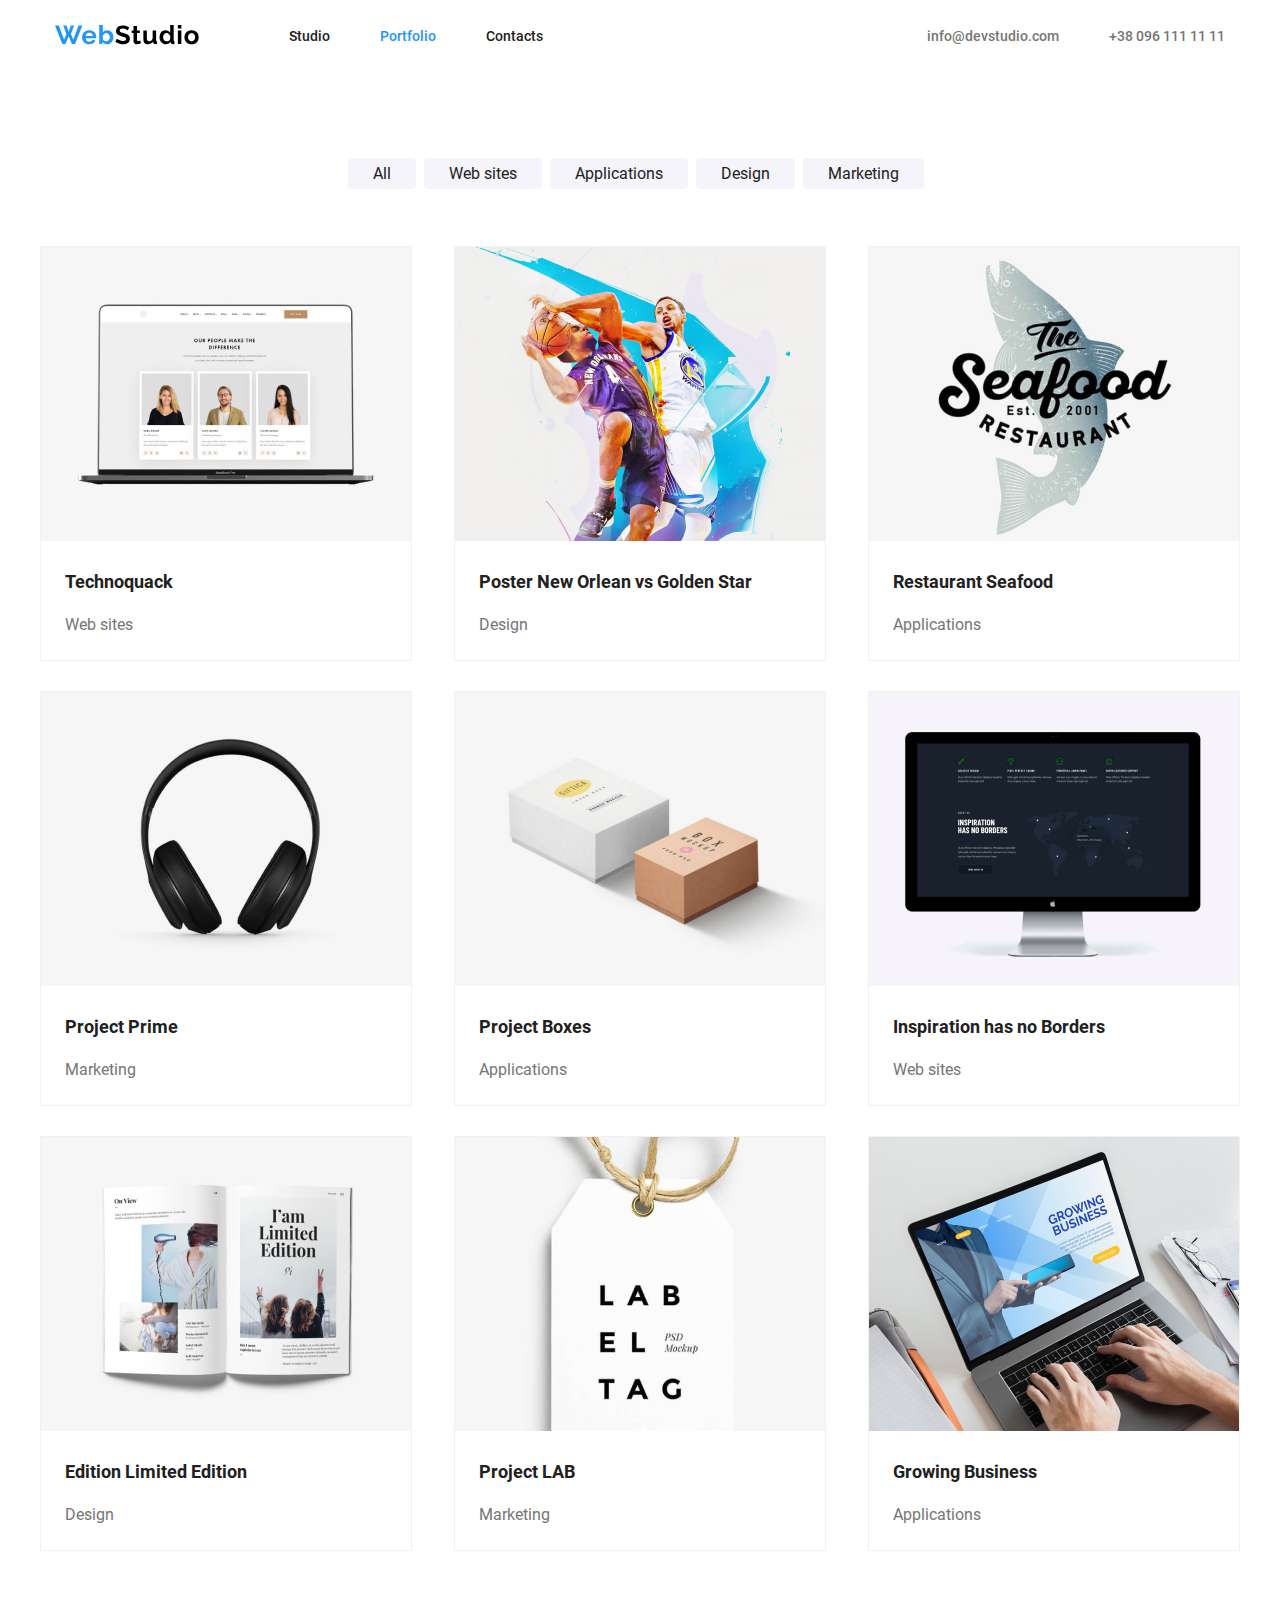
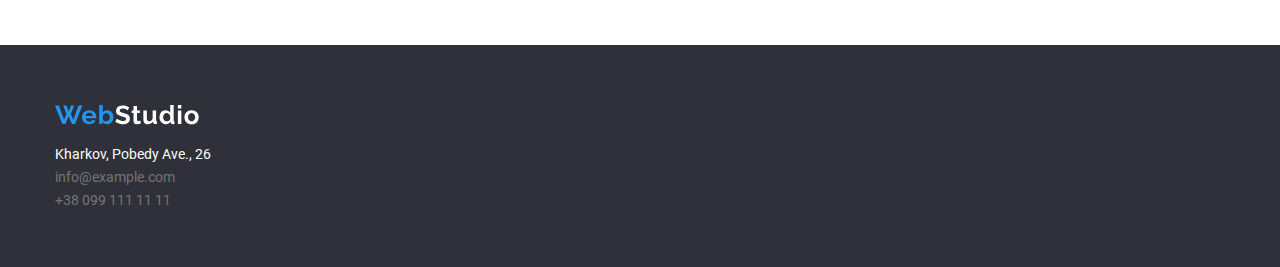
==== portfolio.html @ ea7cc514 "first init" ====
<!DOCTYPE html>
<html lang="en">
<head>
  <meta charset="UTF-8">
  <meta name="viewport" content="width=device-width, initial-scale=1.0">
    <link rel="stylesheet" type="text/css" href="css/reset.css" />
    <link rel="stylesheet" type="text/css" href="css/style.css" />
  <title>Document</title>
</head>
<body>

  <header class="header">
    <div class="container header-container">
      <a href="index.html" class="header-logo">
        <img src="images/logo.svg" alt="WebStudio" width="144" height="20">
      </a>
      <ul class="header-list">
        <li class="header-item"><a href="index.html" >Studio</a></li>
        <li class="header-item"><a href="portfolio.html" class="active">Portfolio</a></li>
        <li class="header-item"><a href="#">Contacts</a></li>
      </ul>
      <a href="mailto:info@devstudio.com" class="header-email">info@devstudio.com</a>
      <a href="tel:+380961111111" class="header-phone">+38 096 111 11 11</a>
    </div>
  </header>

  <main>
    <section class="container portfolio-container">
      <div class="portfolio-list">
        <ul class="port-list">
          <li class="port-item"><a href="#">All</a></li>
          <li class="port-item"><a href="#">Web sites</a></li>
          <li class="port-item"><a href="#">Applications</a></li>
          <li class="port-item"><a href="#">Design</a></li>
          <li class="port-item"><a href="#">Marketing</a></li>
        </ul>
      </div>
      <div class="our_job_cards">
        
          <div class="our_job_card">
            <img class="port_img" src="images/portfolio images/img 1.png" alt="our works" width="370" height="294">
            <div class="text-disc"><h3 class="port_card_title">Technoquack</h3>
              <p class="port_card_disc">Web sites</p></div>
            
        </div>
      
      
        <div class="our_job_card">
          <img class="port_img" src="images/portfolio images/img 2.png" alt="our works" width="370" height="294">
          <div class="text-disc"><h3 class="port_card_title">Poster New Orlean vs Golden Star</h3>
            <p class="port_card_disc">Design</p></div>
          
      </div>
    
    
      <div class="our_job_card">
        <img class="port_img"  src="images/portfolio images/img 3.png" alt="our works" width="370" height="294">
        <div class="text-disc"><h3 class="port_card_title">Restaurant Seafood</h3>
          <p class="port_card_disc">Applications</p></div>
        
    </div>
 
  
    <div class="our_job_card">
      <img class="port_img"  src="images/portfolio images/img 4.png" alt="our works" width="370" height="294">
      <div class="text-disc"><h3 class="port_card_title">Project Prime</h3>
        <p class="port_card_disc">Marketing</p></div>
      
  </div>


  <div class="our_job_card">
    <img class="port_img"  src="images/portfolio images/img 5.png" alt="our works" width="370" height="294">
    <div class="text-disc"><h3 class="port_card_title">Project Boxes</h3>
      <p class="port_card_disc">Applications</p></div>
    
</div>


  <div class="our_job_card">
    <img class="port_img"  src="images/portfolio images/img 6.png" alt="our works" width="370" height="294">
    <div class="text-disc"><h3 class="port_card_title">Inspiration has no Borders</h3>
      <p class="port_card_disc">Web sites</p></div>
    
</div>


  <div class="our_job_card">
    <img class="port_img"  src="images/portfolio images/img 7.png" alt="our works" width="370" height="294">
    <div class="text-disc"><h3 class="port_card_title">Edition Limited Edition</h3>
      <p class="port_card_disc">Design</p></div>
    
</div>


  <div class="our_job_card">
    <img class="port_img"  src="images/portfolio images/img 8.png" alt="our works" width="370" height="294">
    <div class="text-disc"><h3 class="port_card_title">Project LAB</h3>
      <p class="port_card_disc">Marketing</p></div>
    
</div>


  <div class="our_job_card">
    <img class="port_img"  src="images/portfolio images/img 9.png" alt="our works" width="370" height="294">
    <div class="text-disc"><h3 class="port_card_title">Growing Business</h3>
      <p class="port_card_disc">Applications</p></div>
    
</div>
      </div>
    </section>
    
  </main>
  <footer class="footer">
    <div class="container footer-container">
      <a href="index.html" class="footer-logo"><img src="images/footer-logo.svg" alt="WebStudio" width="144" height="20"></a>
      <p>Kharkov, Pobedy Ave., 26</p>
      <a href="mailto:info@devstudio.com" class="footer-email">info@example.com</a>
      <a href="tel:+380991111111" class="footer-phone">+38 099 111 11 11</a>
    </div>
  </footer>
</body>
</html>
---- css/style.css ----
* {
  box-sizing: border-box;
}

@font-face {
  font-family: "Roboto";
  src: url("../fonts/roboto/Roboto-Regular.woff2") format("woff2");
  font-weight: 400;
  font-style: normal;
  font-display: swap;
}

@font-face {
  font-family: "Roboto";
  src: url("../fonts/roboto/Roboto-Medium.woff2") format("woff2");
  font-weight: 500;
  font-style: normal;
  font-display: swap;
}

@font-face {
  font-family: "Roboto";
  src: url("../fonts/roboto/Roboto-Bold.woff2") format("woff2");
  font-weight: 700;
  font-style: normal;
  font-display: swap;
}

/*GLOBAL STYLES*/

html,
body {
  height: 100%;
}

body {
  font-family: "Roboto";
  font-weight: 400;
  color: #212121;
}

.container {
  width: 1200px;
  margin: 0 auto;
  padding: 0 15px;
}

.title {
  font-weight: 700;
  font-size: 36px;
}

/*HEADER STYLES*/

.header {
  padding: 25px 0;
  font-size: 14px;
  font-weight: 500;
}

.header-container {
  display: flex;
  align-items: center;
}
.header-logo {
  margin-right: 90px;
}
.header-list {
  display: flex;
  gap: 50px;
  flex-grow: 1;
}
.header-item {
}
.active {
}
.header-email {
}
.header-phone {
  margin-left: 50px;
}

.header-item a,
.header-email,
.header-phone {
  text-decoration: none;
}

.header-item .active {
  color: #2196f3;
}

.header-email,
.header-phone {
  color: #757575;
}

/*HERO STYLES*/

.hero {
  background-color: #2f303a;
  min-height: 600px;
  display: flex;
  align-items: center;
}

.hero-container {
  width: 680px;
  margin: 0 auto;
  text-align: center;
}

.hero-title {
  font-size: 44px;
  line-height: 60px;
  font-weight: 700;
  text-transform: uppercase;
  color: #ffffff;
  letter-spacing: 2px;
}

.hero-btn {
  margin-top: 30px;
  font-size: 16px;
  padding: 10px 45px;
  background-color: #2196f3;
  border-radius: 4px;
  border: 0px;
  color: white;
  cursor: pointer;
}

/*ABOUT STYLES*/

.about {
}
.container {
}
.about-container {
  padding-top: 95px;
  display: flex;
}
.about-info {
  width: 25%;
  padding-right: 30px;
}
.about-title {
  text-transform: uppercase;
  font-weight: 700;
  line-height: 16px;
  font-size: 14px;
  letter-spacing: 3%;
}
.about-text {
  color: #757575;
  line-height: 24px;
  letter-spacing: 3%;
  font-size: 14px;
  padding-top: 10px;
}

/*DOING STYLES*/

.doing {
  padding: 94px 0;
}

.doing-title {
  margin-bottom: 50px;
  text-align: center;
}

.doing-cards {
  display: flex;
  flex-wrap: wrap;
  margin: 0 -15px;
}
.doing-card {
  width: 33.333%;
  height: 294px;
  padding: 0 15px;
}

.doing-card img {
  width: 100%;
  height: 100%;
  object-fit: cover;
}

/*TEAM STYLES*/

.team {
  background-color: #f5f4fa;
}

.team-container {
  padding: 95px 0;
}
.team-title {
  text-align: center;
}

.team-cards {
  display: flex;
  justify-content: space-between;
  margin-top: 50px;
}

.team-card {
  border: 1px solid #c7c7c7;
  box-shadow: 0 5px 5px -5px rgba(0, 0, 0, 0.5);
  background-color: white;
}

.team img {
  width: 100%;
  object-fit: cover;
}

.about-teamate{
  text-align: center;
  padding: 30px 60px;
}



.teamate_name {
font-weight: 500;
margin-bottom: 10px;
}
.teamate_job {
color: #757575;
}

/*FOOTER*/

.footer {
  background-color: #2f303a;
  padding: 60px 0;
}

.footer-container {
  display: flex;
  flex-direction: column;
  gap: 9px;
  align-items: flex-start;
}

.footer a {
  text-decoration: none;
  color: #757575;
  font-size: 14px;
}

.footer-container p {
  color: white;
  font-size: 14px;
}

.footer-logo {
  margin-bottom: 11px;
}



/*PORTFOLIO STYLES*/


.portfolio-container {
  padding: 94px 0;
}
.portfolio-list {
  
}
.port-list {
  display: flex;
  justify-content: center;
}

.port-list a{
padding: 6px 25px;
background-color: #F5F4FA;
border-radius: 4px;
text-decoration: none;
margin-right: 8px;
}

.port-list a:hover{
  color: white;
  background-color: #2196F3;
}

.port-item {
}
.our_job_cards {
  margin-top: 34px;
  display: flex;
  flex-wrap: wrap;
  justify-content: space-between;
}
.our_job_card {
margin-top: 30px;
border: 1px solid #f1f1f1;
}

.text-disc{
  padding: 20px 24px;
}

.port_img{

}

.port_card_title {
  font-size: 18px;
  font-weight: 700;
  line-height: 36px;
  letter-spacing: 6%;
}

.port_card_disc {
  margin-top: 10px;
  font-weight: 400;
  color: #757575;
  font-size: 16px;
  line-height: 30px;
  letter-spacing: 3%;
}
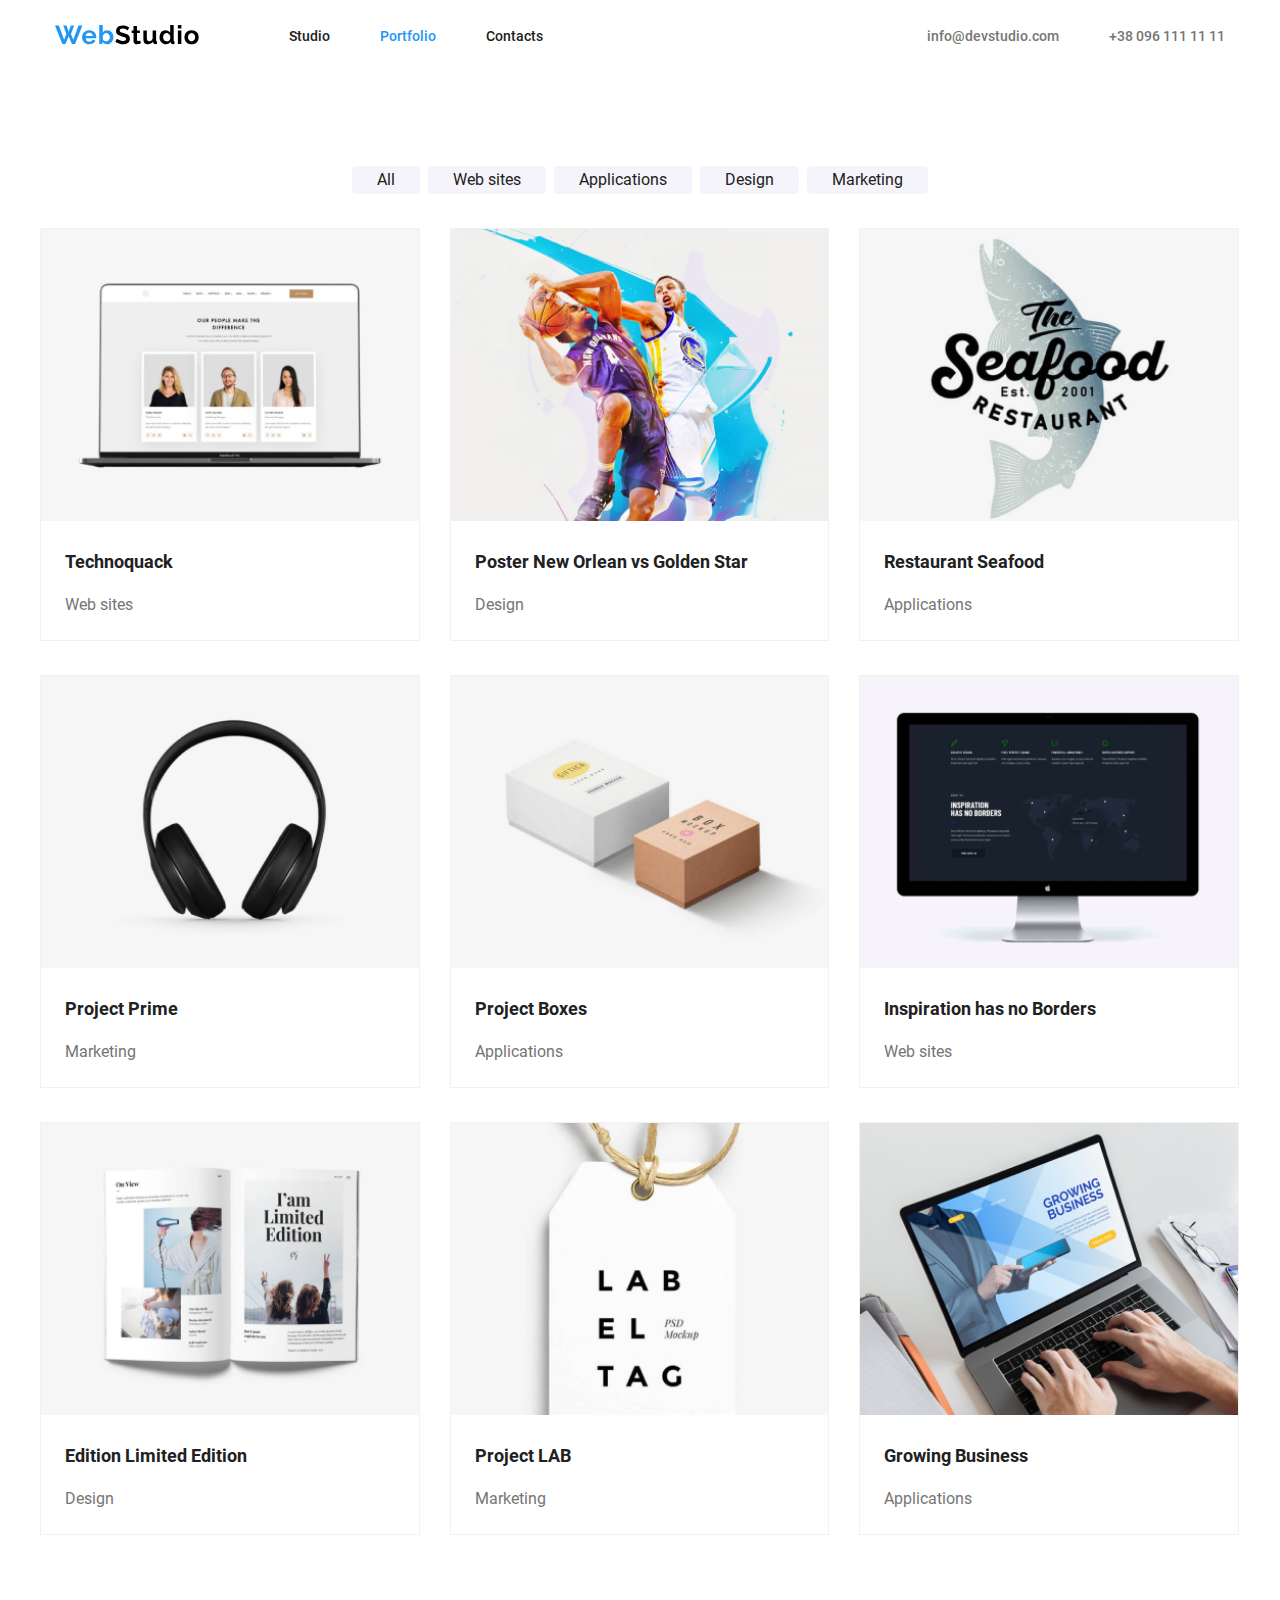
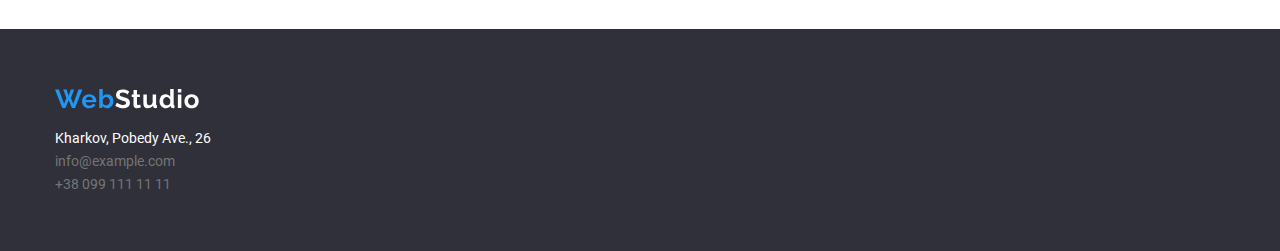
==== commit 3e5a5b2c: "hover portfolio" ====
--- a/portfolio.html
+++ b/portfolio.html
@@ -38,74 +38,110 @@
       <div class="our_job_cards">
         
           <div class="our_job_card">
+            <div class="border_card">
+              <div class="card_hover">
+                <p>The resource offers comprehensive offers with different levels of functionality and services. All this will allow the visitor to obtain useful information about the company or individual.</p>
+              </div>
             <img class="port_img" src="images/portfolio images/img 1.png" alt="our works" width="370" height="294">
             <div class="text-disc"><h3 class="port_card_title">Technoquack</h3>
               <p class="port_card_disc">Web sites</p></div>
-            
+            </div>
         </div>
       
       
         <div class="our_job_card">
+          <div class="border_card">
+            <div class="card_hover">
+              <p>The resource offers comprehensive offers with different levels of functionality and services. All this will allow the visitor to obtain useful information about the company or individual.</p>
+            </div>
           <img class="port_img" src="images/portfolio images/img 2.png" alt="our works" width="370" height="294">
           <div class="text-disc"><h3 class="port_card_title">Poster New Orlean vs Golden Star</h3>
             <p class="port_card_disc">Design</p></div>
-          
+          </div>
       </div>
     
     
       <div class="our_job_card">
+        <div class="border_card">
+          <div class="card_hover">
+            <p>The resource offers comprehensive offers with different levels of functionality and services. All this will allow the visitor to obtain useful information about the company or individual.</p>
+          </div>
         <img class="port_img"  src="images/portfolio images/img 3.png" alt="our works" width="370" height="294">
         <div class="text-disc"><h3 class="port_card_title">Restaurant Seafood</h3>
           <p class="port_card_disc">Applications</p></div>
-        
+        </div>
     </div>
  
   
     <div class="our_job_card">
+      <div class="border_card">
+        <div class="card_hover">
+          <p>The resource offers comprehensive offers with different levels of functionality and services. All this will allow the visitor to obtain useful information about the company or individual.</p>
+        </div>
       <img class="port_img"  src="images/portfolio images/img 4.png" alt="our works" width="370" height="294">
       <div class="text-disc"><h3 class="port_card_title">Project Prime</h3>
         <p class="port_card_disc">Marketing</p></div>
-      
+      </div>
   </div>
 
 
   <div class="our_job_card">
+    <div class="border_card">
+      <div class="card_hover">
+        <p>The resource offers comprehensive offers with different levels of functionality and services. All this will allow the visitor to obtain useful information about the company or individual.</p>
+      </div>
     <img class="port_img"  src="images/portfolio images/img 5.png" alt="our works" width="370" height="294">
     <div class="text-disc"><h3 class="port_card_title">Project Boxes</h3>
       <p class="port_card_disc">Applications</p></div>
-    
+    </div>
 </div>
 
 
   <div class="our_job_card">
+    <div class="border_card">
+      <div class="card_hover">
+        <p>The resource offers comprehensive offers with different levels of functionality and services. All this will allow the visitor to obtain useful information about the company or individual.</p>
+      </div>
     <img class="port_img"  src="images/portfolio images/img 6.png" alt="our works" width="370" height="294">
     <div class="text-disc"><h3 class="port_card_title">Inspiration has no Borders</h3>
       <p class="port_card_disc">Web sites</p></div>
-    
+    </div>
 </div>
 
 
   <div class="our_job_card">
+    <div class="border_card">
+      <div class="card_hover">
+        <p>The resource offers comprehensive offers with different levels of functionality and services. All this will allow the visitor to obtain useful information about the company or individual.</p>
+      </div>
     <img class="port_img"  src="images/portfolio images/img 7.png" alt="our works" width="370" height="294">
     <div class="text-disc"><h3 class="port_card_title">Edition Limited Edition</h3>
       <p class="port_card_disc">Design</p></div>
-    
+    </div>
 </div>
 
 
   <div class="our_job_card">
+    <div class="border_card">
+      <div class="card_hover">
+        <p>The resource offers comprehensive offers with different levels of functionality and services. All this will allow the visitor to obtain useful information about the company or individual.</p>
+      </div>
     <img class="port_img"  src="images/portfolio images/img 8.png" alt="our works" width="370" height="294">
     <div class="text-disc"><h3 class="port_card_title">Project LAB</h3>
       <p class="port_card_disc">Marketing</p></div>
-    
+    </div>
 </div>
 
 
   <div class="our_job_card">
+    <div class="border_card">
+      <div class="card_hover">
+        <p>The resource offers comprehensive offers with different levels of functionality and services. All this will allow the visitor to obtain useful information about the company or individual.</p>
+      </div>
     <img class="port_img"  src="images/portfolio images/img 9.png" alt="our works" width="370" height="294">
     <div class="text-disc"><h3 class="port_card_title">Growing Business</h3>
       <p class="port_card_disc">Applications</p></div>
-    
+    </div>
 </div>
       </div>
     </section>
--- a/css/style.css
+++ b/css/style.css
@@ -139,10 +139,10 @@
 .about-container {
   padding-top: 95px;
   display: flex;
+  gap: 30px;
 }
 .about-info {
   width: 25%;
-  padding-right: 30px;
 }
 .about-title {
   text-transform: uppercase;
@@ -204,12 +204,14 @@
   display: flex;
   justify-content: space-between;
   margin-top: 50px;
+  gap: 30px;
 }
 
 .team-card {
   border: 1px solid #c7c7c7;
   box-shadow: 0 5px 5px -5px rgba(0, 0, 0, 0.5);
   background-color: white;
+  flex:25%;
 }
 
 .team img {
@@ -219,7 +221,7 @@
 
 .about-teamate{
   text-align: center;
-  padding: 30px 60px;
+  padding: 30px;
 }
 
 
@@ -275,6 +277,7 @@
 .port-list {
   display: flex;
   justify-content: center;
+  gap: 8px;
 }
 
 .port-list a{
@@ -282,7 +285,7 @@
 background-color: #F5F4FA;
 border-radius: 4px;
 text-decoration: none;
-margin-right: 8px;
+display: block;
 }
 
 .port-list a:hover{
@@ -291,16 +294,18 @@
 }
 
 .port-item {
+  
 }
 .our_job_cards {
-  margin-top: 34px;
   display: flex;
   flex-wrap: wrap;
-  justify-content: space-between;
+  margin: 0 -15px;
 }
 .our_job_card {
-margin-top: 30px;
-border: 1px solid #f1f1f1;
+/*border: 1px solid #f1f1f1;*/
+flex: 0 0 33.3%;
+padding: 0 15px;
+margin-top: 34px;
 }
 
 .text-disc{
@@ -308,7 +313,9 @@
 }
 
 .port_img{
-
+  width: 100%;
+  height: 292px;
+  object-fit: cover;
 }
 
 .port_card_title {
@@ -325,4 +332,39 @@
   font-size: 16px;
   line-height: 30px;
   letter-spacing: 3%;
-}+}
+
+
+.our_job_card .border_card{
+  border: 1px solid #f1f1f1;
+}
+
+.border_card{
+ position: relative;
+}
+
+
+.card_hover{
+  display: flex;
+  position: absolute;
+  top:0;
+  left:0;
+  width: 100%;
+  height: 292px;
+  background-color: #2196F3E5;
+  color: #FFFFFF;
+  padding: 24px;
+  opacity: 0;
+  align-items: center;
+  font-size: 18px;
+  line-height: 28px;
+  letter-spacing: 3%;
+  font-weight: 400;
+ 
+}
+
+.our_job_card:hover .card_hover{
+  opacity: 0.8;
+}
+
+
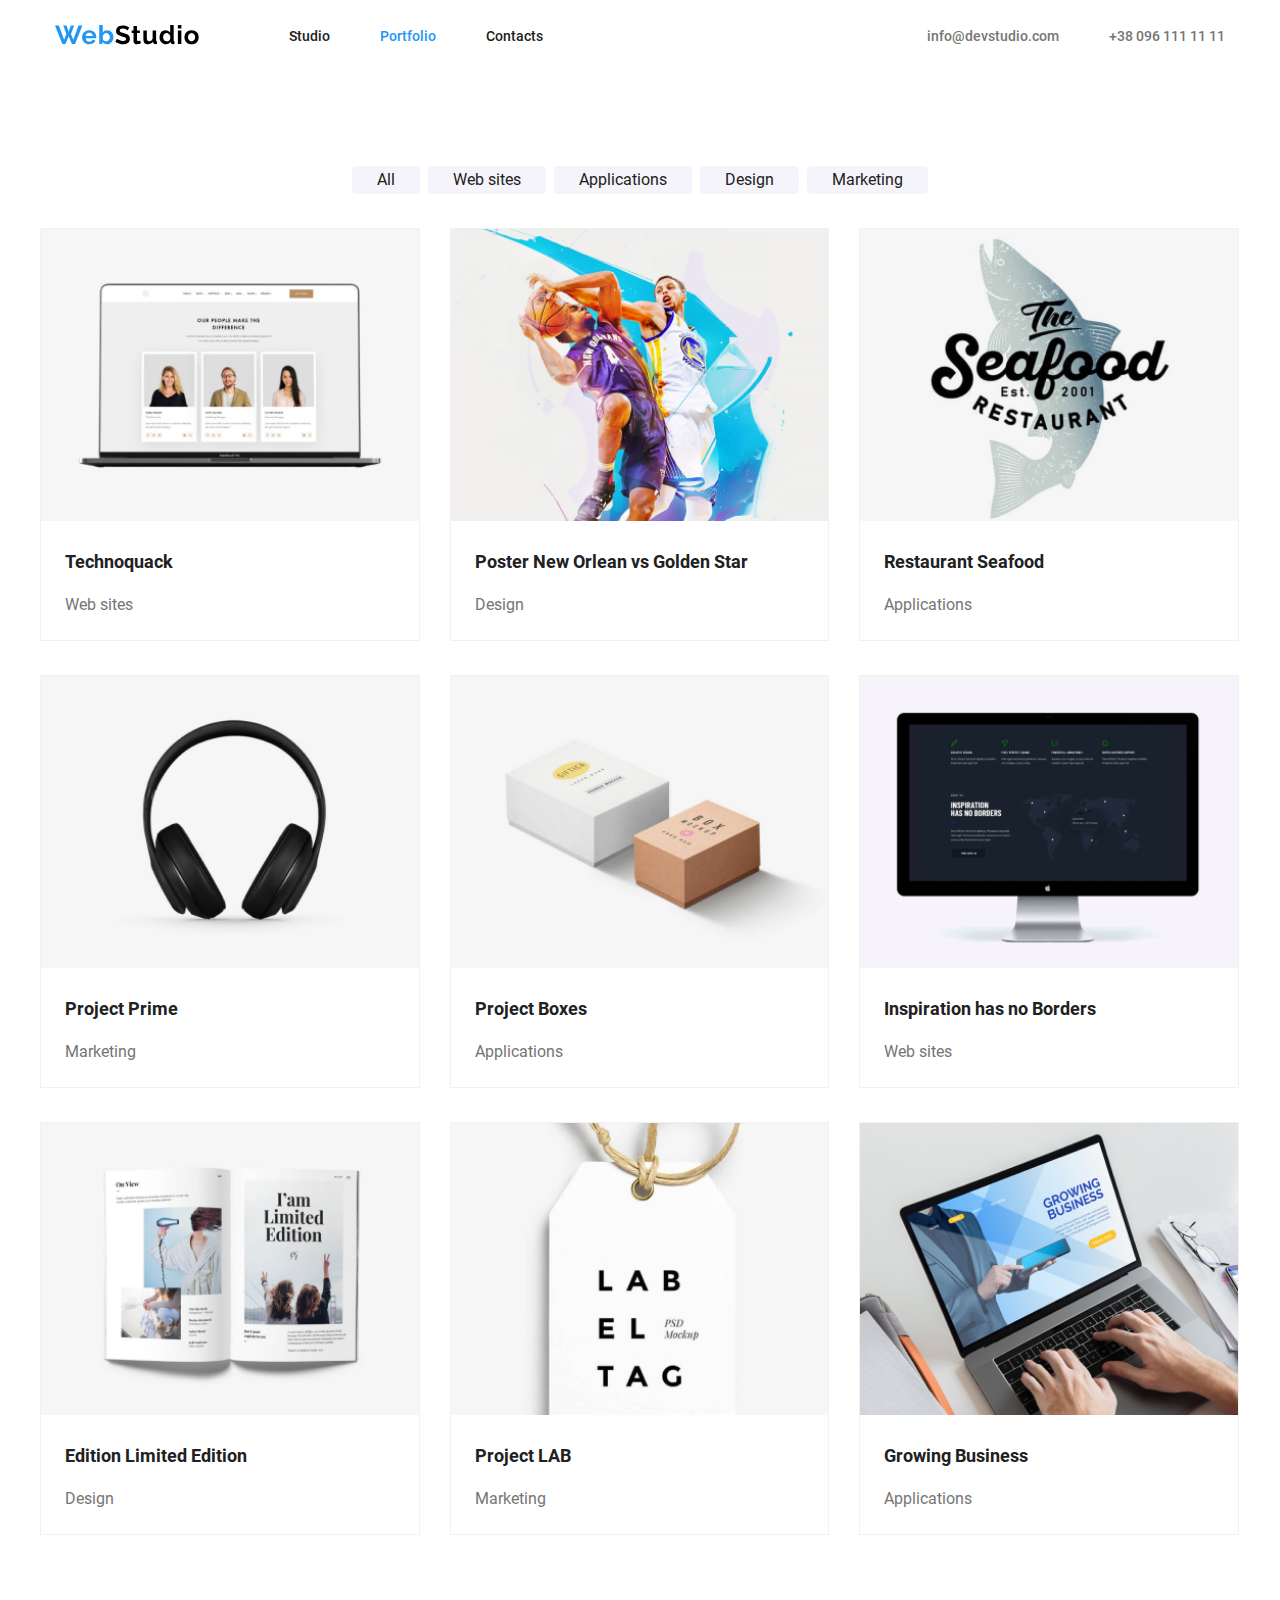
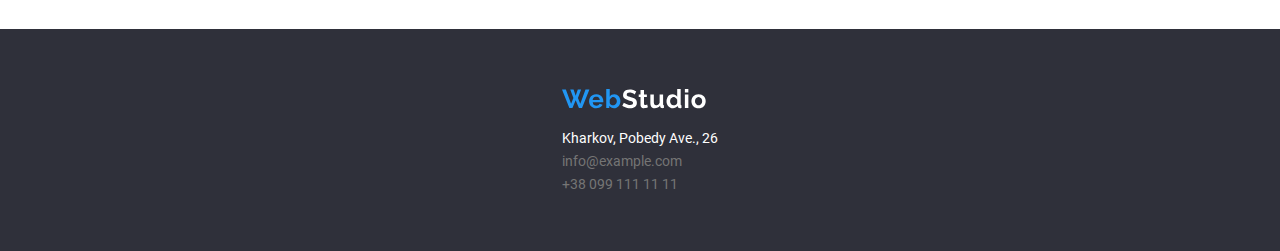
==== commit 68ff53cd: "add adaptive 480 and 768" ====
--- a/portfolio.html
+++ b/portfolio.html
@@ -5,6 +5,7 @@
   <meta name="viewport" content="width=device-width, initial-scale=1.0">
     <link rel="stylesheet" type="text/css" href="css/reset.css" />
     <link rel="stylesheet" type="text/css" href="css/style.css" />
+    <link rel="stylesheet" type="text/css" href="css/style2.css" />
   <title>Document</title>
 </head>
 <body>
@@ -21,6 +22,9 @@
       </ul>
       <a href="mailto:info@devstudio.com" class="header-email">info@devstudio.com</a>
       <a href="tel:+380961111111" class="header-phone">+38 096 111 11 11</a>
+      <div class="header-burger">
+        <span></span>
+      </div>
     </div>
   </header>
 
--- a/css/style.css
+++ b/css/style.css
@@ -40,7 +40,7 @@
 }
 
 .container {
-  width: 1200px;
+  max-width: 1200px;
   margin: 0 auto;
   padding: 0 15px;
 }
@@ -95,13 +95,19 @@
   color: #757575;
 }
 
+
+.header-burger{
+  display: none;
+}
 /*HERO STYLES*/
 
 .hero {
-  background-color: #2f303a;
+  background: linear-gradient(to left top, transparent, black),
+    url("../images/creatively.jpg");
   min-height: 600px;
   display: flex;
   align-items: center;
+  background-size: cover;
 }
 
 .hero-container {
@@ -132,24 +138,38 @@
 
 /*ABOUT STYLES*/
 
-.about {
-}
-.container {
-}
+
 .about-container {
-  padding-top: 95px;
+  margin-top: 95px;
   display: flex;
   gap: 30px;
 }
 .about-info {
   width: 25%;
 }
+
+.about-info svg{
+  width: 70px;
+  height: 70px;
+  display: block;
+  margin: 0 auto;
+}
+
+.about-info .svg-about{
+  padding: 25px 100px;
+  background-color: #F5F4FA;
+}
+
+
+
+
 .about-title {
   text-transform: uppercase;
   font-weight: 700;
   line-height: 16px;
   font-size: 14px;
   letter-spacing: 3%;
+  margin-top: 30px;
 }
 .about-text {
   color: #757575;
@@ -159,6 +179,7 @@
   padding-top: 10px;
 }
 
+
 /*DOING STYLES*/
 
 .doing {
@@ -179,6 +200,7 @@
   width: 33.333%;
   height: 294px;
   padding: 0 15px;
+  position: relative;
 }
 
 .doing-card img {
@@ -186,6 +208,32 @@
   height: 100%;
   object-fit: cover;
 }
+
+.doing-card .name_img{
+  position: absolute;
+  top: 100%;
+  left: 15px;
+  width: 370px;
+  height: 70px;
+  padding: 27px 100px;
+  text-transform: uppercase;
+  font-size: 14px;
+  font-weight: 700;
+  opacity: 0;
+  transition: all 2s ease;
+  color: white
+}
+
+.doing-card:hover .name_img{
+  background-color: #2F303ACC;
+  opacity: 0.8;
+  transition: all 1s ease;
+  transform: translate(0px,-70px);
+  color: white
+}
+
+
+
 
 /*TEAM STYLES*/
 
@@ -214,7 +262,7 @@
   flex:25%;
 }
 
-.team img {
+.team-card img {
   width: 100%;
   object-fit: cover;
 }
@@ -234,11 +282,91 @@
 color: #757575;
 }
 
+.social-links-list{
+  display: flex;
+  gap: 10px;
+  justify-content: center;
+  margin-top: 16px;
+
+}
+
+.social-item a{
+display: flex;
+justify-content: center;
+align-items: center;
+line-height: 10px;
+width: 44px;
+height: 44px;
+border-radius: 50%;
+transition: all .3s linear;
+}
+
+.social-links-list .social-item svg{
+  width: 20px;
+  height: 20px;
+  fill: #AFB1B8;
+  transition: all .3s linear;
+}
+
+.social-item a:hover{
+
+  fill: white;
+  background-color: #2196f3;
+
+}
+
+.social-item a:hover svg{
+  fill: white;
+}
+
+/*REGULAR CUSTOMERS*/
+
+.customs {
+}
+
+.customs-container {
+  padding: 95px 0;
+  text-align: center;
+}
+.customs-title {
+}
+.title {
+}
+.customs-companies {
+  display: flex;
+  gap: 30px;
+  margin-top: 50px;
+}
+.customs-company svg{
+  width: 106px;
+  height: 60px;
+  fill: #AFB1B8;
+  transition: all .3s linear;
+}
+
+.customs-companies .customs-company a{
+  display: flex;
+  padding: 16px 32px;
+  border: 1px solid #AFB1B8;  
+  border-radius: 4px;
+  transition: all .3s linear;
+}
+
+.customs-company a:hover{
+  border: 1px solid #2196F3;
+}
+
+.customs-company a:hover svg{
+  fill: #2196F3;
+}
+
+
 /*FOOTER*/
 
 .footer {
   background-color: #2f303a;
   padding: 60px 0;
+  display: flex;
 }
 
 .footer-container {
@@ -259,13 +387,54 @@
   font-size: 14px;
 }
 
+.footer-main{
+  display: flex;
+  gap: 140px;
+}
+
 .footer-logo {
   margin-bottom: 11px;
 }
 
 
+.join-item svg{
+width: 20px;
+height: 20px;
+fill: white;
+transition: all .3s linear;
+}
+
+.join-links-list{
+  display: flex;
+  gap: 10px;
+}
+
+.join_title{
+  text-transform: uppercase;
+  font-weight: 700;
+  font-size: 14px;
+  color: white;
+  margin-bottom: 20px;
+}
+
+.join-item a{
+  display: flex;
+  width: 44px;
+  height: 44px;
+  border-radius: 50%;
+  justify-content: center;
+  align-items: center;
+  background-color: #757575;
+  transition: all .3s linear;
+}
+
+
+.join-item a:hover{
+  background-color: #2196F3;
+}
 
 /*PORTFOLIO STYLES*/
+
 
 
 .portfolio-container {
--- a/css/style2.css
+++ b/css/style2.css
@@ -0,0 +1,222 @@
+
+@media screen and (max-width: 768px){
+
+  .our_job_card{
+    flex:1 1 50%;
+    display: flex;
+    flex-wrap: wrap;
+
+  }
+
+ .portfolio-container{
+  padding: 60px 15px;
+ }
+
+ .port-list{
+  display: flex;
+  flex-wrap: wrap;
+ }
+
+
+  .header-list, .header-email, .header-phone{
+    display: none;
+  }
+  
+  .header-burger{
+    display: block;
+    width: 24px;
+    height: 16px;
+    margin-left: auto;
+    position: relative;
+    cursor: pointer;
+  }
+  
+  .header-burger::before, .header-burger::after, .header-burger span{
+  content: '';
+  position: absolute;
+  top: 0;
+  left: 0;
+  right: 0;
+  height: 2px;
+  background: black;
+  }
+  
+  .header-burger::after{
+    top: auto;
+    bottom: 0;
+  }
+  
+  .header-burger span{
+    top: 50%;
+    transform: translateY(-50%);
+  }
+
+  .about-container{
+    flex-wrap: wrap;
+    justify-content: center;
+    flex-basis: 50%;
+    margin: 0;
+    padding: 60px 15px;
+  }
+   .about-info{
+  width: 45%;
+  text-align: center;
+ }
+
+ .doing, .customs-container, .join{
+  display: none;
+}
+
+.team-cards{
+  display: flex;
+  flex-wrap: wrap;
+}
+
+
+.team-card img{
+  width: 100%;
+  height: 460px;
+}
+
+.team-card{
+  display: flex;
+  flex-wrap: wrap;
+  flex: 1 1 40%;
+  justify-content: center;
+  
+}
+
+.team-container{
+  padding: 60px 15px;
+}
+  
+}
+
+
+
+@media screen and (max-width: 480px)
+{
+
+  .about-container{
+    flex-wrap: wrap;
+    justify-content: center;
+    flex: 1 1;
+    flex-basis: 100%;
+    margin: 0;
+    padding: 60px 15px;
+  }
+   .about-info{
+  width: 100%;
+  text-align: center;
+ }
+
+.doing, .customs-container, .join{
+  display: none;
+}
+
+.team-cards{
+  display: flex;
+  flex-wrap: wrap;
+}
+
+
+.team-card img{
+  width: 100%;
+  height: 460px;
+}
+
+.team-card{
+  display: flex;
+  flex-wrap: wrap;
+  flex: 1 1 100%;
+  justify-content: center;
+  gap:0px;
+  
+}
+
+.team-container{
+  padding: 60px 15px;
+}
+  
+.footer-container{
+  text-align: center;
+}
+
+
+.header-list, .header-email, .header-phone{
+  display: none;
+}
+
+.header-burger{
+  display: block;
+  width: 24px;
+  height: 16px;
+  margin-left: auto;
+  position: relative;
+  cursor: pointer;
+}
+
+.header-burger::before, .header-burger::after, .header-burger span{
+content: '';
+position: absolute;
+top: 0;
+left: 0;
+right: 0;
+height: 2px;
+background: black;
+}
+
+.header-burger::after{
+  top: auto;
+  bottom: 0;
+}
+
+.header-burger span{
+  top: 50%;
+  transform: translateY(-50%);
+}
+
+}
+
+/*PORTFOLIA ADAPTIVE*/
+
+@media screen and (max-width: 480px){
+
+.portfolio-container{
+  padding: 60px 15px;
+}
+
+.port-list{
+  flex-wrap: wrap;
+  justify-content: left;
+}
+
+.our_job_card{
+  flex:1 1 100%;
+  display: flex;
+  flex-wrap: wrap;
+  
+ 
+
+}
+
+.our_job_card img{
+  width: 100%;
+  height: 294px;
+  object-fit:cover;
+  background-repeat: no-repeat;
+}
+
+.our_job_cards{
+
+}
+
+.port-item a{
+  font-size: 16px;
+  font-weight: 700;
+}
+
+
+}
+
+
